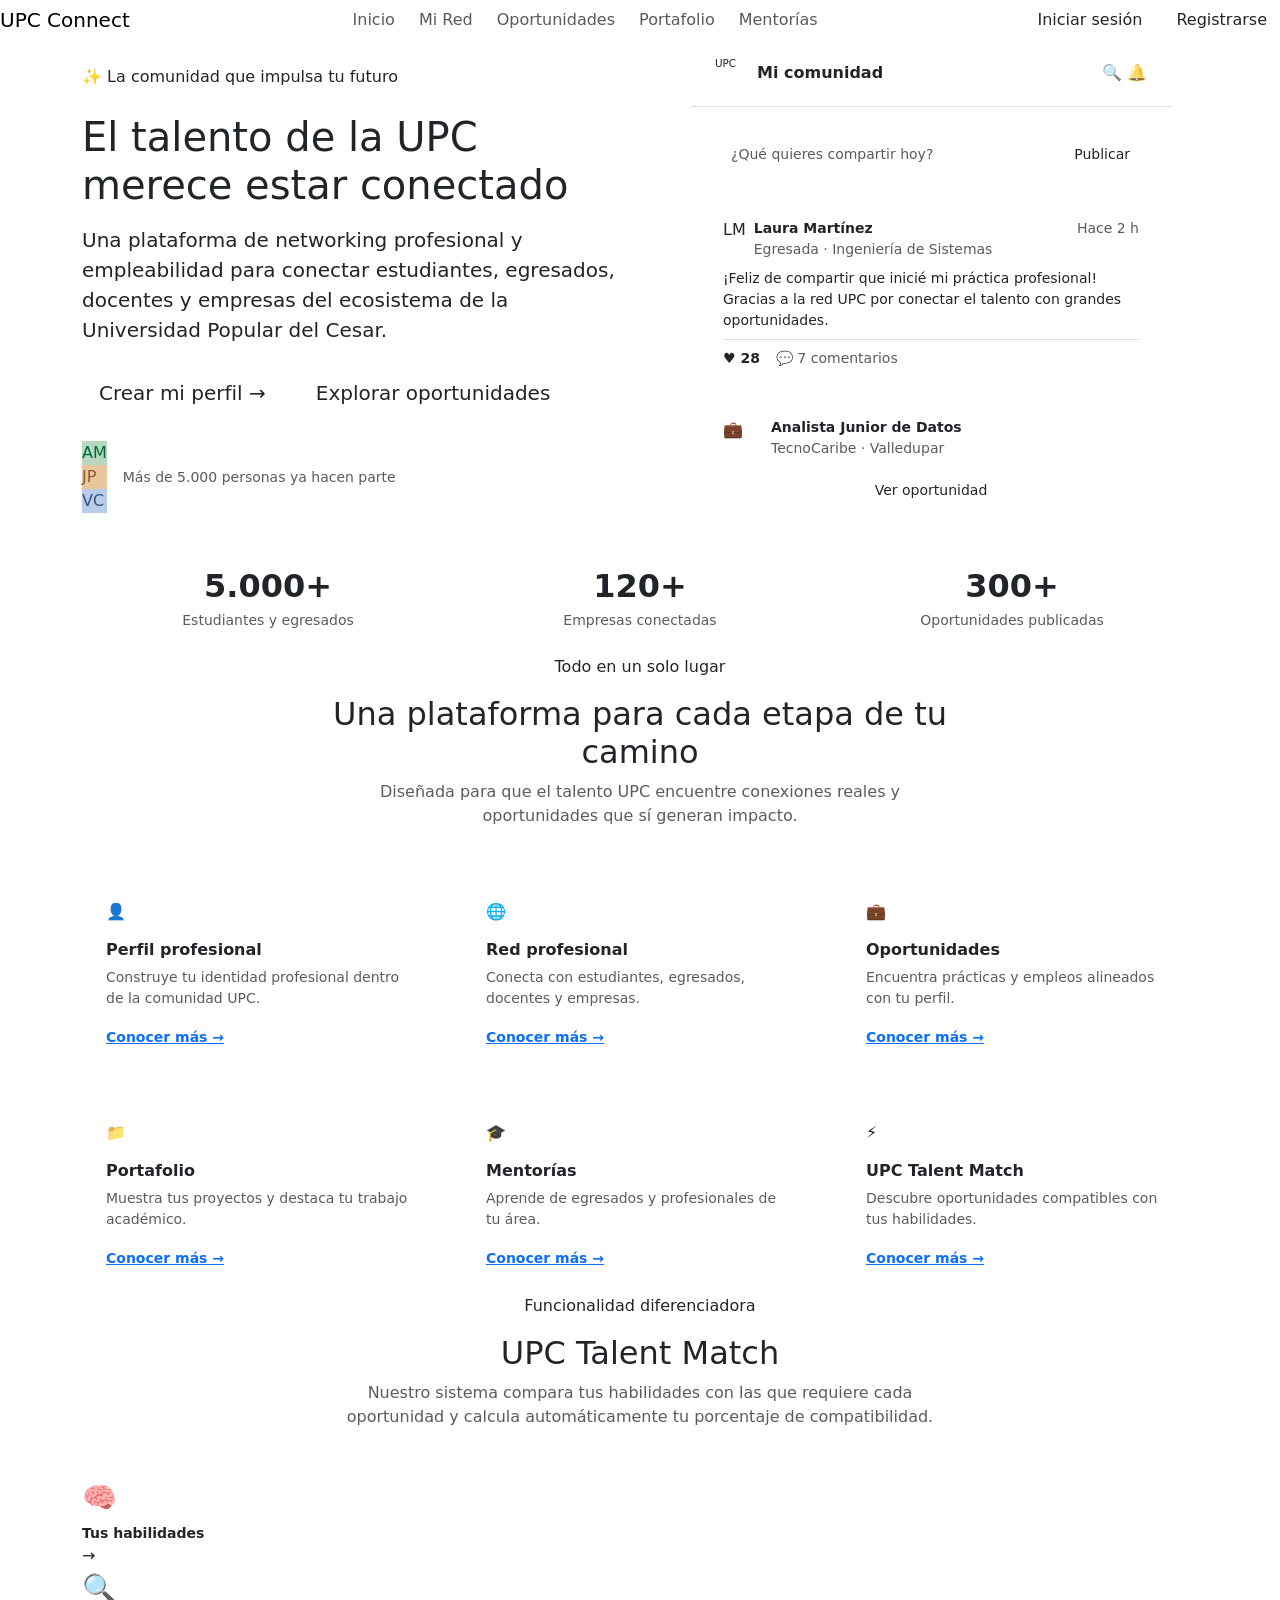
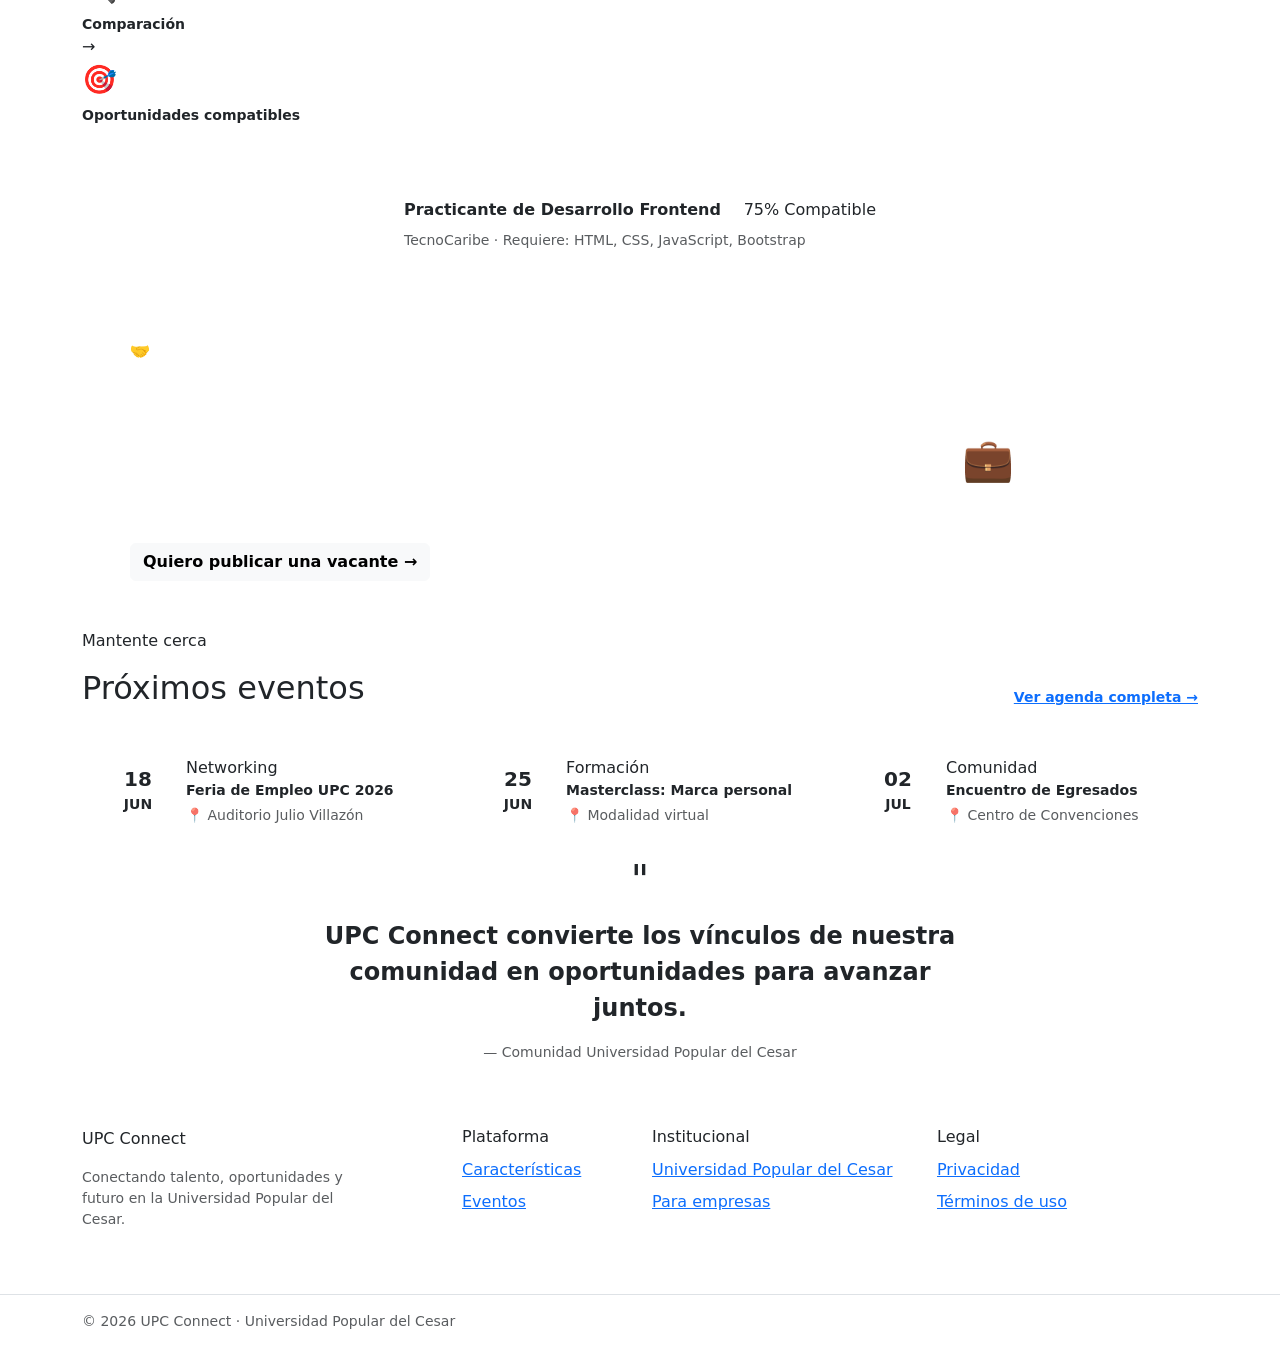
==== frontend/index.html @ 5827f5e0 "feat(a-landing): agrega landing (index.html)" ====
<!doctype html>
<html lang="es">
<head>
  <meta charset="UTF-8" />
  <meta name="viewport" content="width=device-width, initial-scale=1.0" />
  <meta name="description" content="UPC Connect: conectando talento, oportunidades y futuro en la Universidad Popular del Cesar." />
  <title>UPC Connect | Conectando talento, oportunidades y futuro</title>

  <!-- Google Fonts -->
  <link rel="preconnect" href="https://fonts.googleapis.com" />
  <link rel="preconnect" href="https://fonts.gstatic.com" crossorigin />
  <link href="https://fonts.googleapis.com/css2?family=Inter:wght@400;500;600;700;800&family=Plus+Jakarta+Sans:wght@600;700;800&display=swap" rel="stylesheet" />

  <!-- Bootstrap 5 (CDN) -->
  <link href="https://cdn.jsdelivr.net/npm/bootstrap@5.3.3/dist/css/bootstrap.min.css" rel="stylesheet" />

  <!-- Estilos propios -->
  <link href="css/style.css" rel="stylesheet" />
</head>
<body>

  <!-- ============== NAVBAR ============== -->
  <header class="navbar-upc">
    <div class="navbar-inner">
      <nav class="navbar navbar-expand-lg p-0">
        <div class="container-fluid p-0">
          <a class="navbar-brand" href="index.html">
            <span class="logo-badge">UPC</span> Connect
          </a>
          <button class="navbar-toggler border-0" type="button" data-bs-toggle="collapse" data-bs-target="#navbarUpc">
            <span class="navbar-toggler-icon"></span>
          </button>
          <div class="collapse navbar-collapse" id="navbarUpc">
            <ul class="navbar-nav mx-auto gap-lg-2">
              <li class="nav-item"><a class="nav-link" href="index.html">Inicio</a></li>
              <li class="nav-item"><a class="nav-link" href="pages/red.html" data-pagina="red.html">Mi Red</a></li>
              <li class="nav-item"><a class="nav-link" href="pages/oportunidades.html" data-pagina="oportunidades.html">Oportunidades</a></li>
              <li class="nav-item"><a class="nav-link" href="pages/portafolio.html" data-pagina="portafolio.html">Portafolio</a></li>
              <li class="nav-item"><a class="nav-link" href="pages/mentorias.html" data-pagina="mentorias.html">Mentorías</a></li>
            </ul>
            <div class="d-flex gap-2 mt-3 mt-lg-0">
              <a href="pages/login.html" class="btn btn-upc-outline">Iniciar sesión</a>
              <a href="pages/registro.html" class="btn btn-upc-solid">Registrarse</a>
            </div>
          </div>
        </div>
      </nav>
    </div>
  </header>

  <main>
    <!-- ============== HERO ============== -->
    <section class="hero">
      <div class="container">
        <div class="row align-items-center g-5">
          <div class="col-lg-6">
            <span class="hero-badge">✨ La comunidad que impulsa tu futuro</span>
            <h1 class="mt-4">El talento de la UPC merece estar <span class="destacado">conectado</span></h1>
            <p class="lead mt-3">
              Una plataforma de networking profesional y empleabilidad para conectar
              estudiantes, egresados, docentes y empresas del ecosistema de la
              Universidad Popular del Cesar.
            </p>
            <div class="d-flex flex-column flex-sm-row gap-3 mt-4">
              <a href="pages/registro.html" class="btn btn-upc-solid btn-lg">Crear mi perfil →</a>
              <a href="#oportunidades" class="btn btn-upc-outline btn-lg">Explorar oportunidades</a>
            </div>
            <div class="d-flex align-items-center gap-3 mt-4">
              <div class="avatares-mini">
                <div class="avatar-circle" style="background:#b5d8bf;color:#006837">AM</div>
                <div class="avatar-circle" style="background:#e9c69c;color:#8a5c28">JP</div>
                <div class="avatar-circle" style="background:#b9cbe9;color:#34567e">VC</div>
              </div>
              <span class="small text-muted">Más de 5.000 personas ya hacen parte</span>
            </div>
          </div>

          <div class="col-lg-6">
            <div class="feed-preview mx-auto" style="max-width:480px;">
              <div class="d-flex align-items-center justify-content-between border-bottom px-4 py-3">
                <div class="d-flex align-items-center gap-2">
                  <span class="logo-badge" style="width:34px;height:34px;font-size:0.65rem;">UPC</span>
                  <strong>Mi comunidad</strong>
                </div>
                <span class="text-muted">🔍 🔔</span>
              </div>
              <div class="p-3" style="background:var(--background-color)">
                <div class="card-upc p-3 mb-3 d-flex flex-row align-items-center gap-2">
                  <div class="avatar-sm avatar-circle" style="background:linear-gradient(135deg,#d2ebd9,#79b98d)"></div>
                  <span class="small text-muted flex-fill">¿Qué quieres compartir hoy?</span>
                  <button class="btn btn-sm btn-upc-outline">Publicar</button>
                </div>
                <div class="card-upc p-3 mb-3">
                  <div class="d-flex align-items-start gap-2">
                    <div class="avatar-sm avatar-circle">LM</div>
                    <div class="flex-fill">
                      <div class="d-flex justify-content-between">
                        <strong class="small">Laura Martínez</strong>
                        <span class="small text-muted">Hace 2 h</span>
                      </div>
                      <p class="small text-muted mb-0">Egresada · Ingeniería de Sistemas</p>
                    </div>
                  </div>
                  <p class="small mt-2 mb-2">¡Feliz de compartir que inicié mi práctica profesional! Gracias a la red UPC por conectar el talento con grandes oportunidades.</p>
                  <div class="d-flex gap-3 border-top pt-2 small text-upc fw-bold">
                    <span>♥ 28</span><span class="text-muted fw-normal">💬 7 comentarios</span>
                  </div>
                </div>
                <div class="card-upc p-3">
                  <div class="d-flex align-items-center gap-2">
                    <div class="icon-box" style="width:40px;height:40px;font-size:1rem;">💼</div>
                    <div>
                      <p class="small fw-bold mb-0">Analista Junior de Datos</p>
                      <p class="small text-muted mb-0">TecnoCaribe · Valledupar</p>
                    </div>
                  </div>
                  <button class="btn btn-upc-outline w-100 mt-3 btn-sm">Ver oportunidad</button>
                </div>
              </div>
            </div>
          </div>
        </div>
      </div>
    </section>

    <!-- ============== MÉTRICAS ============== -->
    <section class="pt-0">
      <div class="container">
        <div class="card-upc row g-0 text-center overflow-hidden">
          <div class="col-md-4 py-4 border-end-md">
            <p class="font-titulo fw-bold text-upc fs-2 mb-0">5.000+</p>
            <p class="text-muted small mb-0">Estudiantes y egresados</p>
          </div>
          <div class="col-md-4 py-4 border-end-md">
            <p class="font-titulo fw-bold text-upc fs-2 mb-0">120+</p>
            <p class="text-muted small mb-0">Empresas conectadas</p>
          </div>
          <div class="col-md-4 py-4">
            <p class="font-titulo fw-bold text-upc fs-2 mb-0">300+</p>
            <p class="text-muted small mb-0">Oportunidades publicadas</p>
          </div>
        </div>
      </div>
    </section>

    <!-- ============== CARACTERÍSTICAS ============== -->
    <section id="caracteristicas" class="seccion-blanca">
      <div class="container">
        <div class="text-center mx-auto mb-5" style="max-width:640px;">
          <p class="eyebrow">Todo en un solo lugar</p>
          <h2 class="mt-2">Una plataforma para cada etapa de tu camino</h2>
          <p class="text-muted mt-2">Diseñada para que el talento UPC encuentre conexiones reales y oportunidades que sí generan impacto.</p>
        </div>
        <div class="row g-4">
          <div class="col-md-6 col-lg-4">
            <div class="card-upc p-4 h-100">
              <div class="icon-box mb-3">👤</div>
              <h3 class="h6 fw-bold">Perfil profesional</h3>
              <p class="small text-muted">Construye tu identidad profesional dentro de la comunidad UPC.</p>
              <a href="pages/perfil.html" class="text-upc fw-bold small">Conocer más →</a>
            </div>
          </div>
          <div class="col-md-6 col-lg-4">
            <div class="card-upc p-4 h-100">
              <div class="icon-box mb-3">🌐</div>
              <h3 class="h6 fw-bold">Red profesional</h3>
              <p class="small text-muted">Conecta con estudiantes, egresados, docentes y empresas.</p>
              <a href="pages/red.html" class="text-upc fw-bold small">Conocer más →</a>
            </div>
          </div>
          <div class="col-md-6 col-lg-4">
            <div class="card-upc p-4 h-100">
              <div class="icon-box mb-3">💼</div>
              <h3 class="h6 fw-bold">Oportunidades</h3>
              <p class="small text-muted">Encuentra prácticas y empleos alineados con tu perfil.</p>
              <a href="pages/oportunidades.html" class="text-upc fw-bold small">Conocer más →</a>
            </div>
          </div>
          <div class="col-md-6 col-lg-4">
            <div class="card-upc p-4 h-100">
              <div class="icon-box mb-3">📁</div>
              <h3 class="h6 fw-bold">Portafolio</h3>
              <p class="small text-muted">Muestra tus proyectos y destaca tu trabajo académico.</p>
              <a href="pages/portafolio.html" class="text-upc fw-bold small">Conocer más →</a>
            </div>
          </div>
          <div class="col-md-6 col-lg-4">
            <div class="card-upc p-4 h-100">
              <div class="icon-box mb-3">🎓</div>
              <h3 class="h6 fw-bold">Mentorías</h3>
              <p class="small text-muted">Aprende de egresados y profesionales de tu área.</p>
              <a href="pages/mentorias.html" class="text-upc fw-bold small">Conocer más →</a>
            </div>
          </div>
          <div class="col-md-6 col-lg-4">
            <div class="card-upc p-4 h-100">
              <div class="icon-box mb-3">⚡</div>
              <h3 class="h6 fw-bold">UPC Talent Match</h3>
              <p class="small text-muted">Descubre oportunidades compatibles con tus habilidades.</p>
              <a href="#talent-match" class="text-upc fw-bold small">Conocer más →</a>
            </div>
          </div>
        </div>
      </div>
    </section>

    <!-- ============== UPC TALENT MATCH ============== -->
    <section id="talent-match">
      <div class="container">
        <div class="text-center mx-auto mb-5" style="max-width:640px;">
          <p class="eyebrow">Funcionalidad diferenciadora</p>
          <h2 class="mt-2">UPC Talent Match</h2>
          <p class="text-muted mt-2">
            Nuestro sistema compara tus habilidades con las que requiere cada
            oportunidad y calcula automáticamente tu porcentaje de compatibilidad.
          </p>
        </div>
        <div class="talent-match-flow mb-5">
          <div class="paso">
            <div class="fs-3 mb-1">🧠</div>
            <p class="fw-bold small mb-0">Tus habilidades</p>
          </div>
          <span class="flecha">→</span>
          <div class="paso">
            <div class="fs-3 mb-1">🔍</div>
            <p class="fw-bold small mb-0">Comparación</p>
          </div>
          <span class="flecha">→</span>
          <div class="paso">
            <div class="fs-3 mb-1">🎯</div>
            <p class="fw-bold small mb-0">Oportunidades compatibles</p>
          </div>
        </div>
        <div class="card-upc p-4 mx-auto" style="max-width:520px;">
          <div class="d-flex justify-content-between align-items-center mb-2">
            <p class="fw-bold mb-0">Practicante de Desarrollo Frontend</p>
            <span class="match-badge match-alto">75% Compatible</span>
          </div>
          <p class="small text-muted mb-3">TecnoCaribe · Requiere: HTML, CSS, JavaScript, Bootstrap</p>
          <div class="progress-upc">
            <div class="progress-upc-bar match-alto" style="width:75%"></div>
          </div>
        </div>
      </div>
    </section>

    <!-- ============== EMPRESAS ============== -->
    <section id="empresas">
      <div class="container">
        <div class="row align-items-center g-4 bg-upc rounded-4 text-white p-5">
          <div class="col-lg-8">
            <div class="icon-box mb-3" style="background:rgba(255,255,255,.15);color:#fff;">🤝</div>
            <h2 class="fw-bold">Encuentra el talento que hace crecer tu empresa</h2>
            <p class="mt-3" style="color:rgba(255,255,255,.8)">
              Publica tus vacantes, conecta con perfiles UPC y fortalece tu marca
              empleadora dentro de la comunidad universitaria.
            </p>
            <a href="pages/registro.html" class="btn btn-light fw-bold mt-2">Quiero publicar una vacante →</a>
          </div>
          <div class="col-lg-4 text-center d-none d-lg-block">
            <div style="width:160px;height:160px;border:1px solid rgba(255,255,255,.2);border-radius:50%;display:grid;place-items:center;margin:auto;background:rgba(255,255,255,.08)">
              <span style="font-size:2.6rem;">💼</span>
            </div>
          </div>
        </div>
      </div>
    </section>

    <!-- ============== EVENTOS ============== -->
    <section id="eventos" class="seccion-blanca">
      <div class="container">
        <div class="d-flex flex-column flex-sm-row justify-content-between align-items-sm-end mb-4 gap-2">
          <div>
            <p class="eyebrow">Mantente cerca</p>
            <h2 class="mt-2 mb-0">Próximos eventos</h2>
          </div>
          <a href="#eventos" class="text-upc fw-bold small">Ver agenda completa →</a>
        </div>
        <div class="row g-4">
          <div class="col-md-4">
            <div class="card-upc p-4 d-flex flex-row gap-3">
              <div class="text-center bg-upc-suave text-upc rounded-3 px-3 py-2" style="min-width:64px;">
                <div class="fw-bold fs-5">18</div><div class="small fw-bold">JUN</div>
              </div>
              <div>
                <span class="badge-upc mb-2">Networking</span>
                <p class="fw-bold small mb-1">Feria de Empleo UPC 2026</p>
                <p class="small text-muted mb-0">📍 Auditorio Julio Villazón</p>
              </div>
            </div>
          </div>
          <div class="col-md-4">
            <div class="card-upc p-4 d-flex flex-row gap-3">
              <div class="text-center bg-upc-suave text-upc rounded-3 px-3 py-2" style="min-width:64px;">
                <div class="fw-bold fs-5">25</div><div class="small fw-bold">JUN</div>
              </div>
              <div>
                <span class="badge-upc mb-2">Formación</span>
                <p class="fw-bold small mb-1">Masterclass: Marca personal</p>
                <p class="small text-muted mb-0">📍 Modalidad virtual</p>
              </div>
            </div>
          </div>
          <div class="col-md-4">
            <div class="card-upc p-4 d-flex flex-row gap-3">
              <div class="text-center bg-upc-suave text-upc rounded-3 px-3 py-2" style="min-width:64px;">
                <div class="fw-bold fs-5">02</div><div class="small fw-bold">JUL</div>
              </div>
              <div>
                <span class="badge-upc mb-2">Comunidad</span>
                <p class="fw-bold small mb-1">Encuentro de Egresados</p>
                <p class="small text-muted mb-0">📍 Centro de Convenciones</p>
              </div>
            </div>
          </div>
        </div>
      </div>
    </section>

    <!-- ============== CITA ============== -->
    <section>
      <div class="container text-center" style="max-width:680px;">
        <div class="fs-1 text-upc mb-2">"</div>
        <blockquote class="font-titulo fw-bold fs-4">
          UPC Connect convierte los vínculos de nuestra comunidad en oportunidades para avanzar juntos.
        </blockquote>
        <p class="text-muted small mt-3">— Comunidad Universidad Popular del Cesar</p>
      </div>
    </section>
  </main>

  <!-- ============== FOOTER ============== -->
  <footer class="footer-upc">
    <div class="container py-5">
      <div class="row g-4">
        <div class="col-lg-4">
          <a class="navbar-brand" href="index.html"><span class="logo-badge">UPC</span> Connect</a>
          <p class="text-muted small mt-3" style="max-width:280px;">
            Conectando talento, oportunidades y futuro en la Universidad Popular del Cesar.
          </p>
        </div>
        <div class="col-6 col-lg-2">
          <h6>Plataforma</h6>
          <a class="d-block py-1" href="#caracteristicas">Características</a>
          <a class="d-block py-1" href="#eventos">Eventos</a>
        </div>
        <div class="col-6 col-lg-3">
          <h6>Institucional</h6>
          <a class="d-block py-1" href="https://www.unicesar.edu.co" target="_blank" rel="noreferrer">Universidad Popular del Cesar</a>
          <a class="d-block py-1" href="#empresas">Para empresas</a>
        </div>
        <div class="col-6 col-lg-3">
          <h6>Legal</h6>
          <a class="d-block py-1" href="#">Privacidad</a>
          <a class="d-block py-1" href="#">Términos de uso</a>
        </div>
      </div>
    </div>
    <div class="border-top py-3">
      <div class="container small text-muted">© 2026 UPC Connect · Universidad Popular del Cesar</div>
    </div>
  </footer>

  <!-- Bootstrap JS (bundle incluye Popper) -->
  <script src="https://cdn.jsdelivr.net/npm/bootstrap@5.3.3/dist/js/bootstrap.bundle.min.js"></script>
  <script src="js/data.js"></script>
  <script src="js/main.js"></script>
</body>
</html>
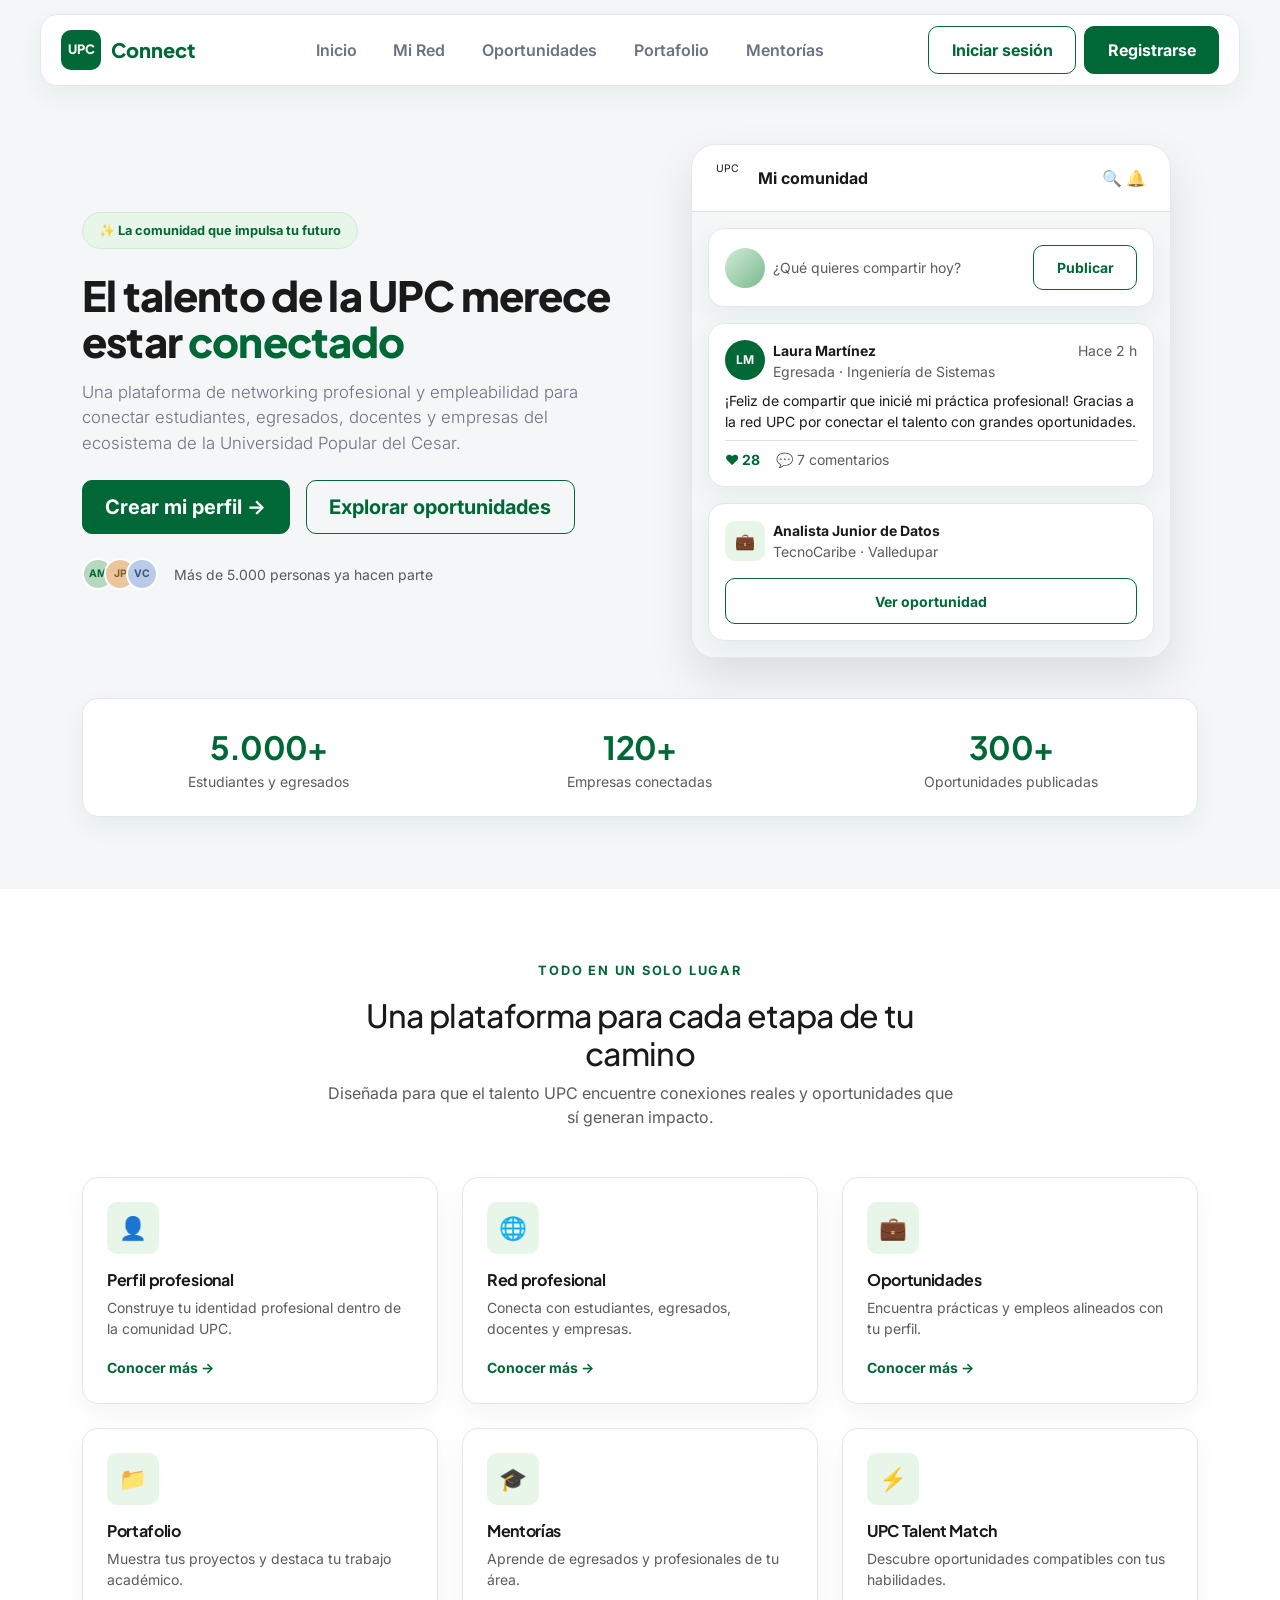
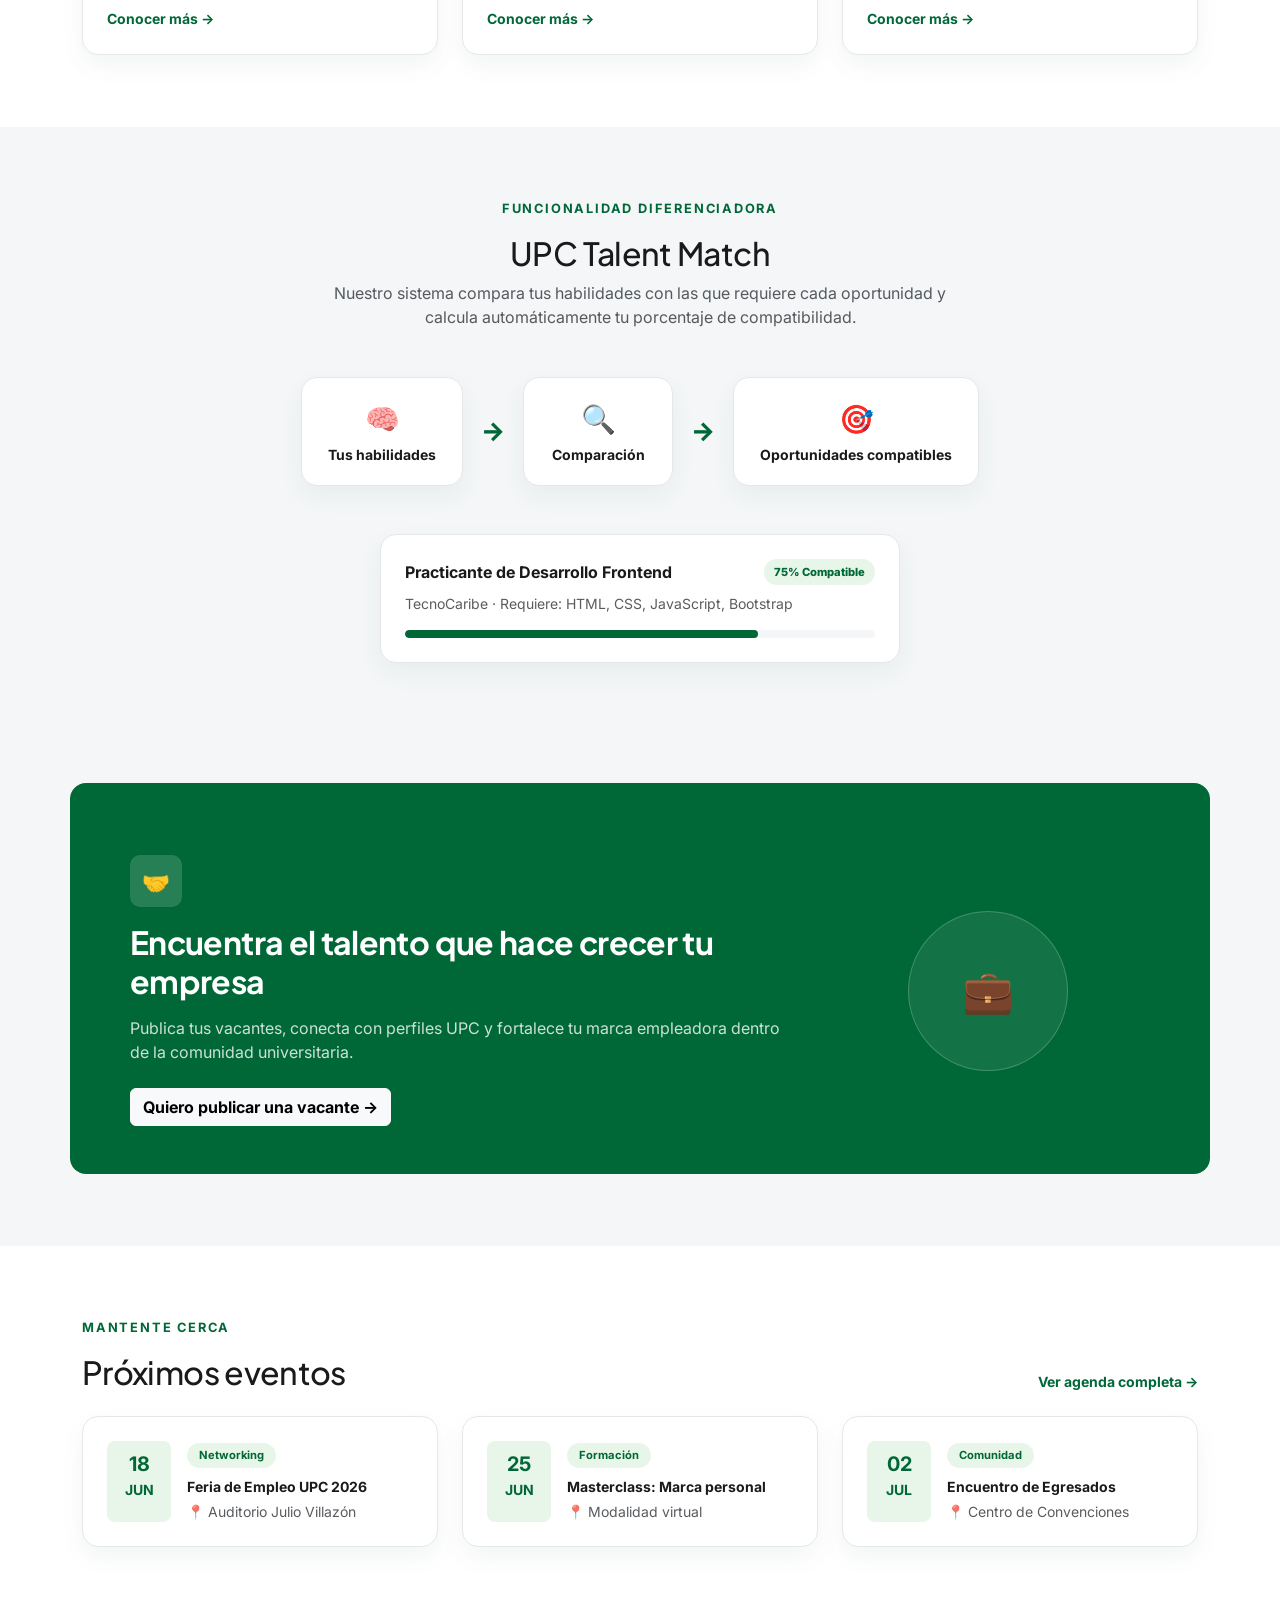
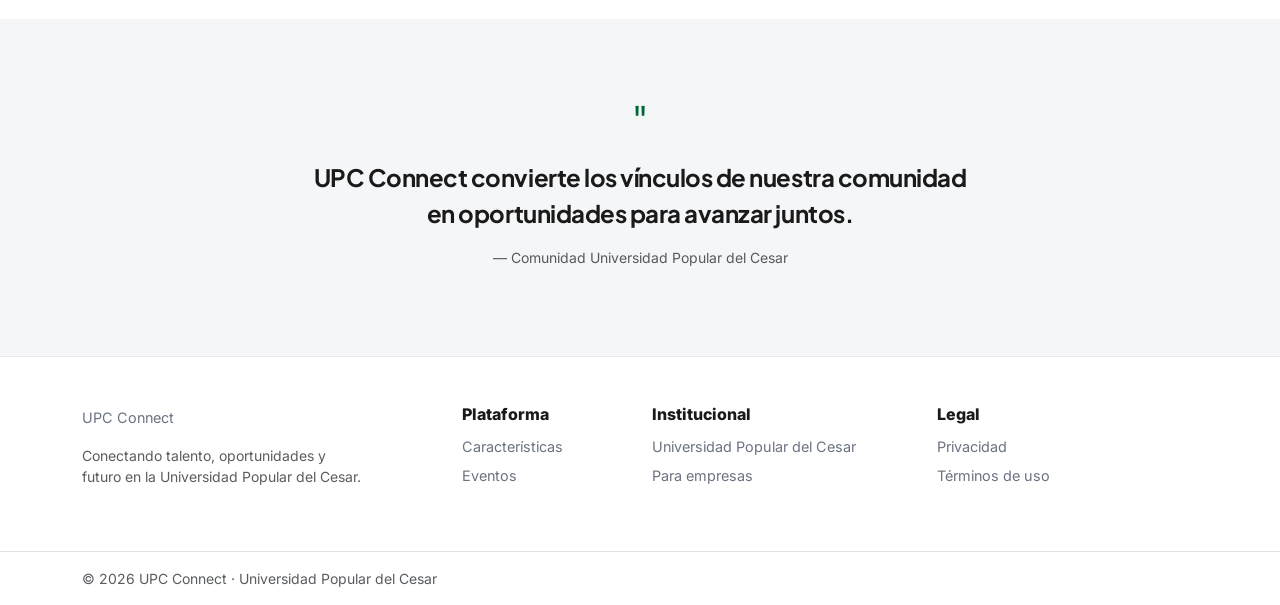
==== commit b55772e7: "fix(a-landing): agrega integrity y crossorigin a recursos CDN" ====
--- a/frontend/index.html
+++ b/frontend/index.html
@@ -12,8 +12,7 @@
   <link href="https://fonts.googleapis.com/css2?family=Inter:wght@400;500;600;700;800&family=Plus+Jakarta+Sans:wght@600;700;800&display=swap" rel="stylesheet" />
 
   <!-- Bootstrap 5 (CDN) -->
-  <link href="https://cdn.jsdelivr.net/npm/bootstrap@5.3.3/dist/css/bootstrap.min.css" rel="stylesheet" />
-
+  <link href="https://cdn.jsdelivr.net/npm/bootstrap@5.3.3/dist/css/bootstrap.min.css" rel="stylesheet" integrity="sha384-QWTKZyjpPEjISv5WaRU9OFeRpok6YctnYmDr5pNlyT2bRjXh0JMhjY6hW+ALEwIH" crossorigin="anonymous" />
   <!-- Estilos propios -->
   <link href="css/style.css" rel="stylesheet" />
 </head>
@@ -362,7 +361,7 @@
   </footer>
 
   <!-- Bootstrap JS (bundle incluye Popper) -->
-  <script src="https://cdn.jsdelivr.net/npm/bootstrap@5.3.3/dist/js/bootstrap.bundle.min.js"></script>
+  <script src="https://cdn.jsdelivr.net/npm/bootstrap@5.3.3/dist/js/bootstrap.bundle.min.js" integrity="sha384-YvpcrYf0tY3lHB60NNkmXc5s9fDVZLESaAA55NDzOxhy9GkcIdslK1eN7N6jIeHz" crossorigin="anonymous"></script>
   <script src="js/data.js"></script>
   <script src="js/main.js"></script>
 </body>
--- a/frontend/css/style.css
+++ b/frontend/css/style.css
@@ -0,0 +1,530 @@
+/* ==================================================
+   VARIABLES
+   Colores tomados del diseño original entregado en el
+   ZIP (verde institucional), organizados como variables
+   CSS para mantener consistencia en todo el sitio.
+   ================================================== */
+:root {
+  --primary-color: #006837;
+  --primary-dark: #004d28;
+  --secondary-color: #e8f5e9;
+  --accent-color: #d2ebd9;
+  --background-color: #f4f6f8;
+  --text-color: #1a1a1a;
+  --text-muted: #6b7280;
+  --white: #ffffff;
+  --border-color: #e5e7eb;
+  --radius-lg: 24px;
+  --radius-md: 16px;
+  --radius-sm: 10px;
+  --shadow-card: 0 10px 25px rgba(0, 104, 55, 0.06);
+  --font-titulos: "Plus Jakarta Sans", sans-serif;
+  --font-texto: "Inter", sans-serif;
+}
+
+/* ==================================================
+   ESTILOS GENERALES
+   ================================================== */
+* {
+  box-sizing: border-box;
+}
+
+html {
+  scroll-behavior: smooth;
+}
+
+body {
+  font-family: var(--font-texto);
+  background-color: var(--background-color);
+  color: var(--text-color);
+  padding-top: 84px; /* espacio para navbar fija */
+}
+
+h1,
+h2,
+h3,
+h4,
+.font-titulo {
+  font-family: var(--font-titulos);
+  letter-spacing: -0.02em;
+}
+
+a {
+  text-decoration: none;
+}
+
+.text-upc {
+  color: var(--primary-color) !important;
+}
+
+.bg-upc {
+  background-color: var(--primary-color) !important;
+}
+
+.bg-upc-suave {
+  background-color: var(--secondary-color) !important;
+}
+
+section {
+  padding: 72px 0;
+}
+
+.seccion-blanca {
+  background-color: var(--white);
+}
+
+.eyebrow {
+  font-size: 0.8rem;
+  font-weight: 700;
+  text-transform: uppercase;
+  letter-spacing: 0.14em;
+  color: var(--primary-color);
+}
+
+/* ==================================================
+   BOTONES
+   ================================================== */
+.btn-upc-solid {
+  background-color: var(--primary-color);
+  color: var(--white);
+  border: 1px solid var(--primary-color);
+  border-radius: var(--radius-sm);
+  font-weight: 700;
+  padding: 0.7rem 1.4rem;
+  transition: 0.2s ease;
+}
+.btn-upc-solid:hover {
+  background-color: var(--primary-dark);
+  border-color: var(--primary-dark);
+  color: var(--white);
+}
+.btn-upc-solid:disabled {
+  opacity: 0.7;
+}
+
+.btn-upc-outline {
+  background-color: transparent;
+  color: var(--primary-color);
+  border: 1px solid var(--primary-color);
+  border-radius: var(--radius-sm);
+  font-weight: 700;
+  padding: 0.7rem 1.4rem;
+  transition: 0.2s ease;
+}
+.btn-upc-outline:hover {
+  background-color: var(--secondary-color);
+  color: var(--primary-color);
+}
+.btn-upc-outline:disabled {
+  opacity: 0.7;
+}
+
+/* ==================================================
+   NAVBAR
+   ================================================== */
+.navbar-upc {
+  position: fixed;
+  top: 0;
+  left: 0;
+  right: 0;
+  z-index: 1030;
+  padding: 14px 0;
+}
+
+.navbar-upc .navbar-inner {
+  max-width: 1200px;
+  margin: 0 auto;
+  background: rgba(255, 255, 255, 0.92);
+  backdrop-filter: blur(14px);
+  border: 1px solid var(--border-color);
+  border-radius: 18px;
+  padding: 10px 20px;
+  box-shadow: var(--shadow-card);
+}
+
+.navbar-upc .navbar-brand {
+  display: flex;
+  align-items: center;
+  gap: 10px;
+  font-family: var(--font-titulos);
+  font-weight: 800;
+  color: var(--primary-color);
+}
+
+.navbar-upc .logo-badge {
+  width: 40px;
+  height: 40px;
+  display: grid;
+  place-items: center;
+  background: var(--primary-color);
+  color: var(--white);
+  font-weight: 800;
+  font-size: 0.8rem;
+  border-radius: 10px;
+}
+
+.navbar-upc .nav-link {
+  font-weight: 600;
+  color: var(--text-muted);
+  padding: 0.5rem 0.9rem !important;
+}
+
+.navbar-upc .nav-link:hover,
+.navbar-upc .nav-link.active {
+  color: var(--primary-color);
+}
+
+/* ==================================================
+   HERO
+   ================================================== */
+.hero {
+  position: relative;
+  overflow: hidden;
+  padding: 60px 0 40px;
+}
+
+.hero-badge {
+  display: inline-flex;
+  align-items: center;
+  gap: 8px;
+  background: var(--secondary-color);
+  border: 1px solid var(--accent-color);
+  color: var(--primary-color);
+  font-size: 0.8rem;
+  font-weight: 700;
+  padding: 8px 16px;
+  border-radius: 999px;
+}
+
+.hero h1 {
+  font-size: 2.6rem;
+  font-weight: 800;
+  line-height: 1.1;
+}
+
+.hero .destacado {
+  color: var(--primary-color);
+}
+
+.hero p.lead {
+  color: var(--text-muted);
+  font-size: 1.05rem;
+}
+
+.avatares-mini {
+  display: flex;
+}
+.avatares-mini .avatar-circle {
+  width: 32px;
+  height: 32px;
+  font-size: 0.65rem;
+  border: 2px solid var(--white);
+  margin-left: -10px;
+}
+.avatares-mini .avatar-circle:first-child {
+  margin-left: 0;
+}
+
+/* Tarjeta flotante del hero (simula vista previa del feed) */
+.feed-preview {
+  border-radius: var(--radius-lg);
+  border: 1px solid var(--border-color);
+  background: var(--white);
+  box-shadow: 0 20px 45px rgba(0, 0, 0, 0.1);
+  overflow: hidden;
+  animation: flotar 5s ease-in-out infinite;
+}
+
+@keyframes flotar {
+  0%,
+  100% {
+    transform: translateY(0);
+  }
+  50% {
+    transform: translateY(-10px);
+  }
+}
+
+@media (prefers-reduced-motion: reduce) {
+  .feed-preview {
+    animation: none;
+  }
+}
+
+/* ==================================================
+   TARJETAS (genéricas, usadas en varias páginas)
+   ================================================== */
+.card-upc {
+  background: var(--white);
+  border: 1px solid var(--border-color);
+  border-radius: var(--radius-md);
+  box-shadow: var(--shadow-card);
+  transition: 0.2s ease;
+}
+
+.card-upc:hover {
+  transform: translateY(-4px);
+  box-shadow: 0 16px 32px rgba(0, 104, 55, 0.1);
+}
+
+.icon-box {
+  width: 52px;
+  height: 52px;
+  display: grid;
+  place-items: center;
+  background: var(--secondary-color);
+  color: var(--primary-color);
+  border-radius: var(--radius-sm);
+  font-size: 1.4rem;
+}
+
+.avatar-circle {
+  width: 56px;
+  height: 56px;
+  border-radius: 50%;
+  background: var(--primary-color);
+  color: var(--white);
+  display: grid;
+  place-items: center;
+  font-weight: 700;
+  font-size: 0.9rem;
+}
+
+.avatar-sm {
+  width: 40px;
+  height: 40px;
+  font-size: 0.75rem;
+}
+
+.avatar-lg {
+  width: 96px;
+  height: 96px;
+  font-size: 1.6rem;
+}
+
+.skill-tag {
+  background: var(--background-color);
+  border: 1px solid var(--border-color);
+  color: var(--text-muted);
+  font-size: 0.72rem;
+  font-weight: 600;
+  padding: 5px 11px;
+  border-radius: 999px;
+}
+
+.badge-upc {
+  display: inline-block;
+  background: var(--secondary-color);
+  color: var(--primary-color);
+  font-size: 0.7rem;
+  font-weight: 700;
+  padding: 4px 12px;
+  border-radius: 999px;
+}
+
+.project-cover {
+  height: 130px;
+  width: 100%;
+}
+
+/* ==================================================
+   UPC TALENT MATCH
+   ================================================== */
+.match-badge {
+  font-size: 0.7rem;
+  font-weight: 800;
+  padding: 5px 10px;
+  border-radius: 999px;
+  white-space: nowrap;
+}
+
+.match-alto {
+  background: var(--secondary-color);
+  color: var(--primary-color);
+}
+.match-medio {
+  background: #fff4d6;
+  color: #8a6900;
+}
+.match-bajo {
+  background: #f1f2f4;
+  color: var(--text-muted);
+}
+
+.progress-upc {
+  width: 100%;
+  height: 8px;
+  border-radius: 999px;
+  background: var(--background-color);
+  overflow: hidden;
+}
+.progress-upc-bar {
+  height: 100%;
+  border-radius: 999px;
+  transition: width 0.4s ease;
+}
+.progress-upc-bar.match-alto {
+  background: var(--primary-color);
+}
+.progress-upc-bar.match-medio {
+  background: #e6b800;
+}
+.progress-upc-bar.match-bajo {
+  background: #b0b6bf;
+}
+
+.talent-match-flow {
+  display: flex;
+  align-items: center;
+  justify-content: center;
+  gap: 18px;
+  flex-wrap: wrap;
+}
+.talent-match-flow .paso {
+  background: var(--white);
+  border: 1px solid var(--border-color);
+  border-radius: var(--radius-md);
+  padding: 20px 26px;
+  text-align: center;
+  min-width: 150px;
+  box-shadow: var(--shadow-card);
+}
+.talent-match-flow .flecha {
+  font-size: 1.6rem;
+  color: var(--primary-color);
+  font-weight: 800;
+}
+
+/* ==================================================
+   FEED
+   ================================================== */
+.btn-like {
+  background: none;
+  border: none;
+  font-weight: 700;
+  color: var(--text-muted);
+  font-size: 0.85rem;
+}
+.btn-like.activo {
+  color: var(--primary-color);
+}
+.btn-comentar {
+  background: none;
+  border: none;
+  color: var(--text-muted);
+  font-size: 0.85rem;
+  font-weight: 600;
+}
+
+/* ==================================================
+   FORMULARIOS (login / registro)
+   ================================================== */
+.form-upc {
+  background: var(--white);
+  border: 1px solid var(--border-color);
+  border-radius: var(--radius-lg);
+  padding: 40px;
+  box-shadow: var(--shadow-card);
+}
+
+.form-upc .form-control,
+.form-upc .form-select {
+  border-radius: var(--radius-sm);
+  padding: 0.65rem 0.9rem;
+  border: 1px solid var(--border-color);
+}
+.form-upc .form-control:focus,
+.form-upc .form-select:focus {
+  border-color: var(--primary-color);
+  box-shadow: 0 0 0 3px rgba(0, 104, 55, 0.12);
+}
+
+/* ==================================================
+   DASHBOARD
+   ================================================== */
+.grafico-barras {
+  display: flex;
+  align-items: flex-end;
+  justify-content: space-around;
+  gap: 20px;
+  height: 220px;
+  padding-top: 20px;
+}
+.barra-grupo {
+  display: flex;
+  flex-direction: column;
+  align-items: center;
+  justify-content: flex-end;
+  height: 100%;
+  flex: 1;
+}
+.barra {
+  width: 100%;
+  max-width: 64px;
+  background: linear-gradient(180deg, var(--primary-color), var(--primary-dark));
+  border-radius: 10px 10px 0 0;
+  display: flex;
+  align-items: flex-start;
+  justify-content: center;
+  min-height: 24px;
+  transition: height 0.5s ease;
+}
+.barra-valor {
+  color: var(--white);
+  font-size: 0.65rem;
+  font-weight: 700;
+  margin-top: 6px;
+}
+.barra-etiqueta {
+  margin-top: 10px;
+  font-size: 0.75rem;
+  color: var(--text-muted);
+  text-align: center;
+  font-weight: 600;
+}
+
+/* ==================================================
+   FOOTER
+   ================================================== */
+.footer-upc {
+  background: var(--white);
+  border-top: 1px solid var(--border-color);
+}
+.footer-upc a {
+  color: var(--text-muted);
+  font-size: 0.9rem;
+}
+.footer-upc a:hover {
+  color: var(--primary-color);
+}
+.footer-upc h6 {
+  font-weight: 800;
+  color: var(--text-color);
+}
+
+/* ==================================================
+   RESPONSIVE
+   ================================================== */
+@media (max-width: 991px) {
+  .hero h1 {
+    font-size: 2.1rem;
+  }
+  section {
+    padding: 52px 0;
+  }
+}
+
+@media (max-width: 767px) {
+  body {
+    padding-top: 76px;
+  }
+  .form-upc {
+    padding: 26px;
+  }
+  .talent-match-flow {
+    flex-direction: column;
+  }
+  .talent-match-flow .flecha {
+    transform: rotate(90deg);
+  }
+}
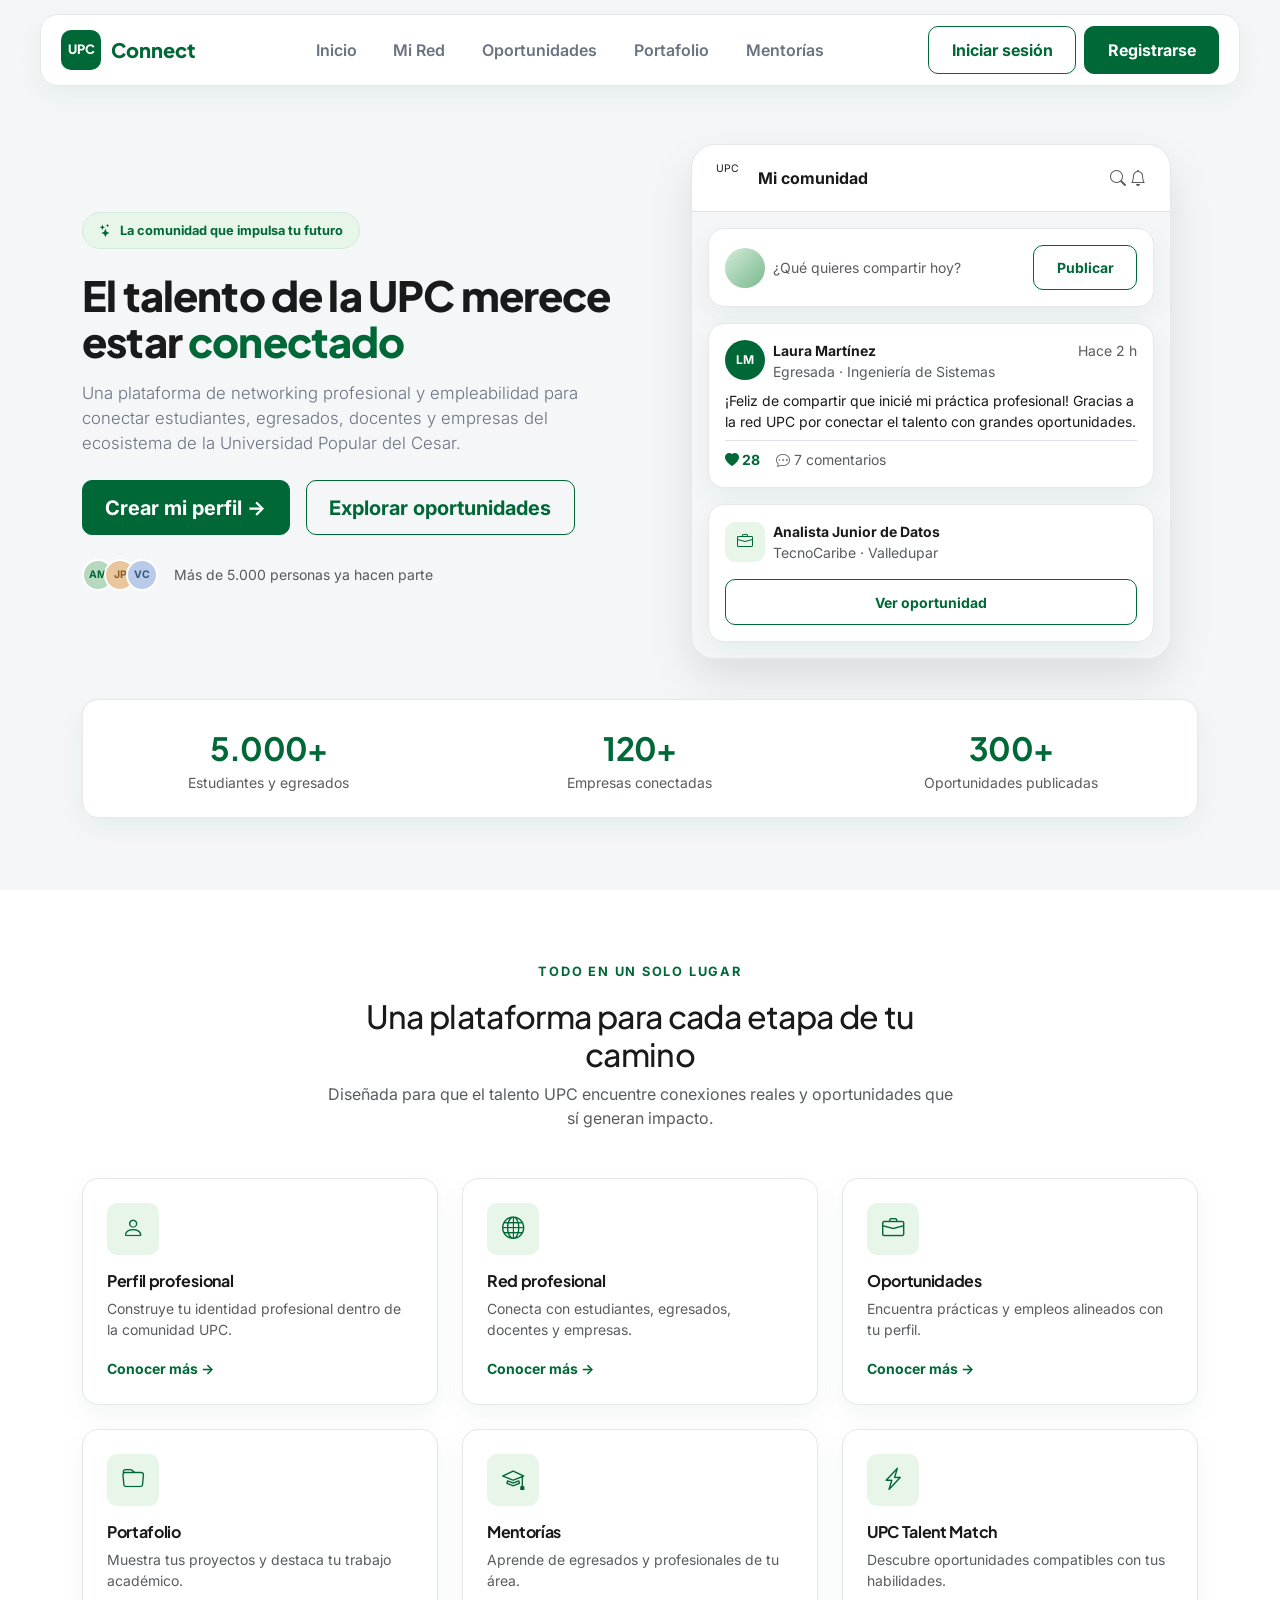
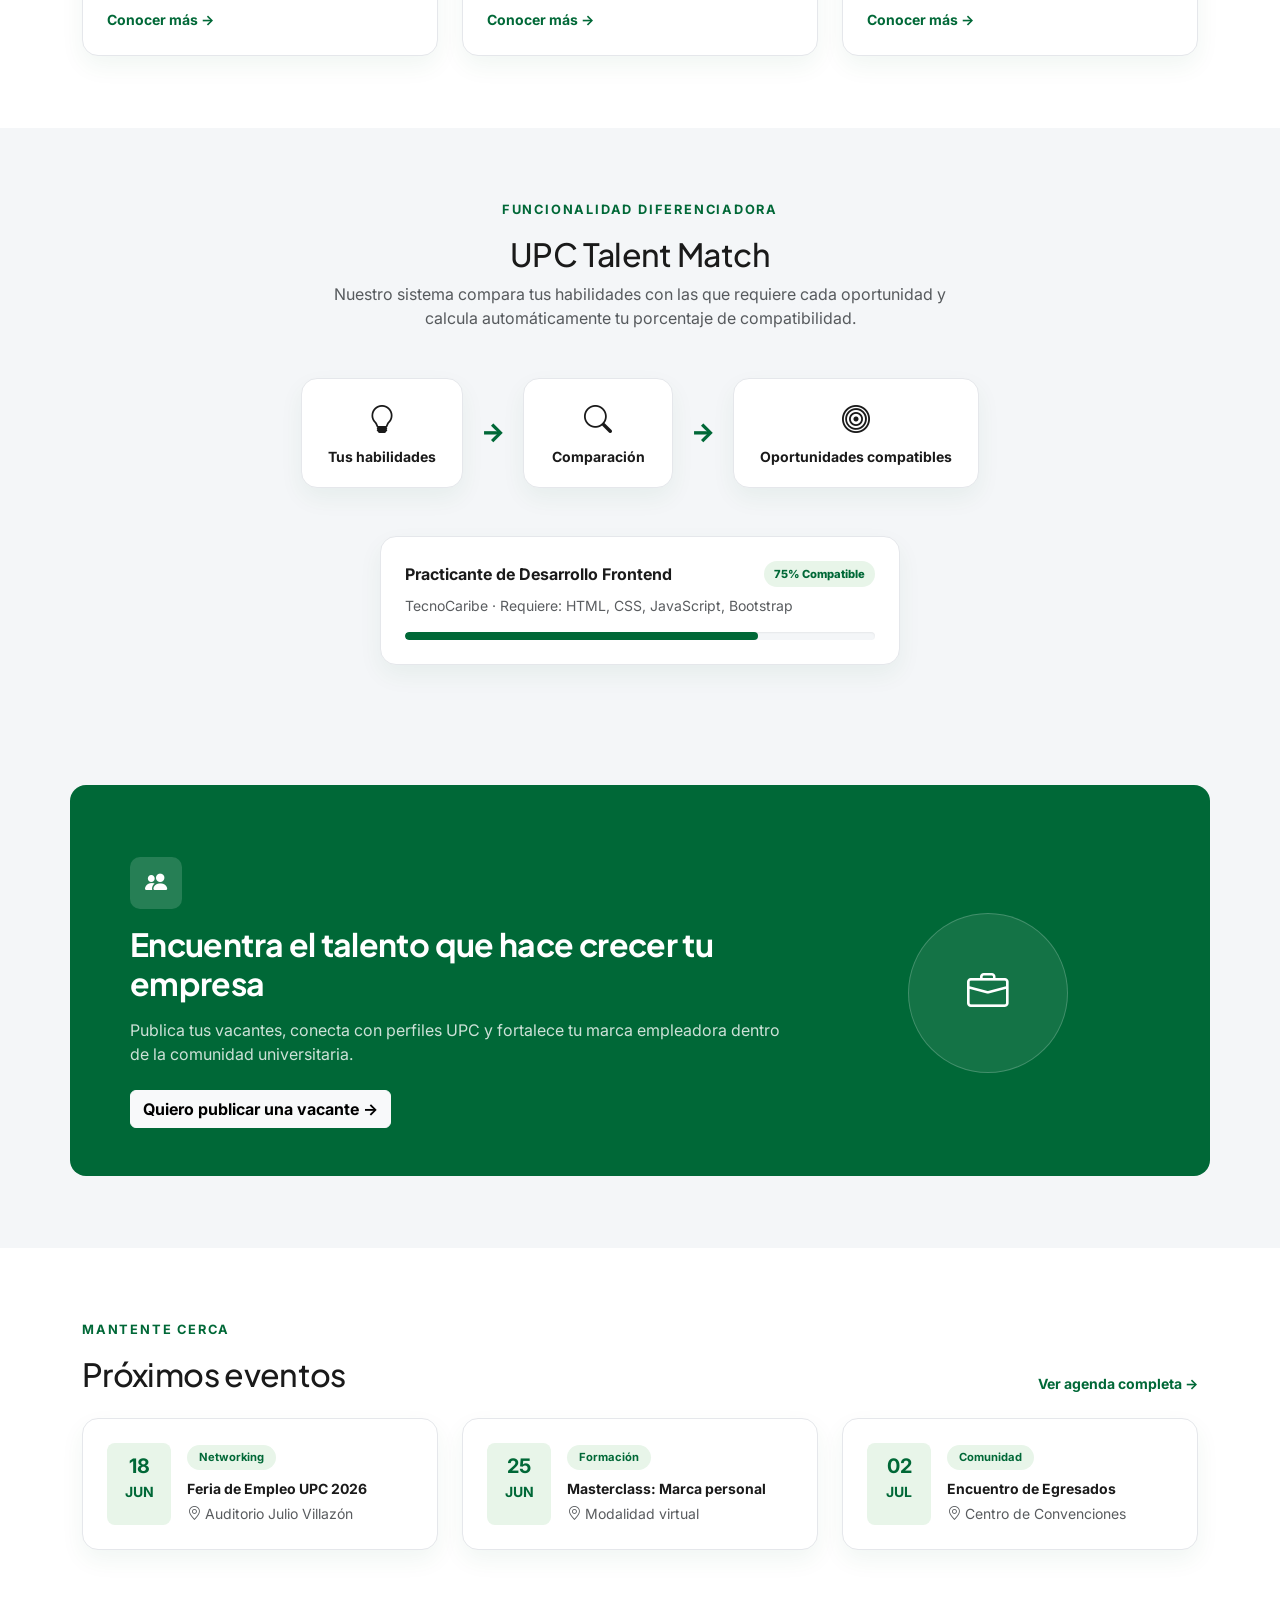
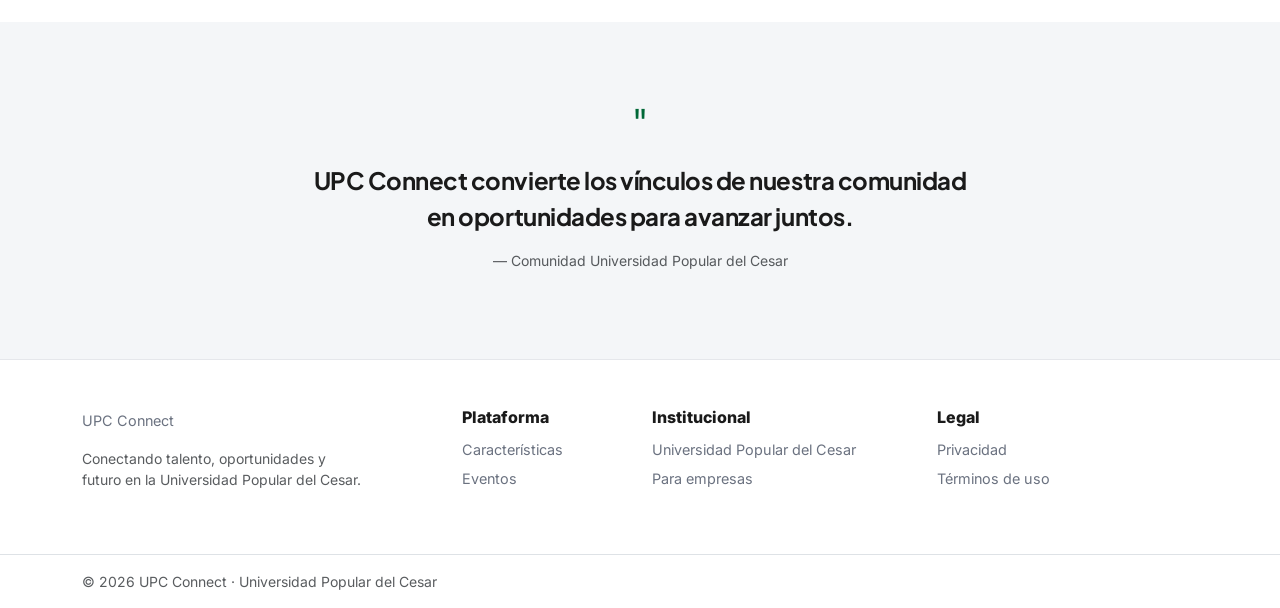
==== commit 94dcd59c: "feat(iconos): reemplaza emojis por Bootstrap Icons en index.html" ====
--- a/frontend/index.html
+++ b/frontend/index.html
@@ -11,9 +11,12 @@
   <link rel="preconnect" href="https://fonts.gstatic.com" crossorigin />
   <link href="https://fonts.googleapis.com/css2?family=Inter:wght@400;500;600;700;800&family=Plus+Jakarta+Sans:wght@600;700;800&display=swap" rel="stylesheet" />
 
-  <!-- Bootstrap 5 (CDN) -->
+    <!-- Bootstrap 5 (CDN) -->
   <link href="https://cdn.jsdelivr.net/npm/bootstrap@5.3.3/dist/css/bootstrap.min.css" rel="stylesheet" integrity="sha384-QWTKZyjpPEjISv5WaRU9OFeRpok6YctnYmDr5pNlyT2bRjXh0JMhjY6hW+ALEwIH" crossorigin="anonymous" />
-  <!-- Estilos propios -->
+
+  <!-- Bootstrap Icons: reemplaza los emojis usados como íconos -->
+  <link href="https://cdn.jsdelivr.net/npm/bootstrap-icons@1.11.3/font/bootstrap-icons.min.css" rel="stylesheet" integrity="sha384-XGjxtQfXaH2tnPFa9x+ruJTuLE3Aa6LhHSWRr1XeTyhezb4abCG4ccI5AkVDxqC+" crossorigin="anonymous" />
+
   <link href="css/style.css" rel="stylesheet" />
 </head>
 <body>
@@ -53,7 +56,7 @@
       <div class="container">
         <div class="row align-items-center g-5">
           <div class="col-lg-6">
-            <span class="hero-badge">✨ La comunidad que impulsa tu futuro</span>
+            <span class="hero-badge"><i class="bi bi-stars"></i> La comunidad que impulsa tu futuro</span>
             <h1 class="mt-4">El talento de la UPC merece estar <span class="destacado">conectado</span></h1>
             <p class="lead mt-3">
               Una plataforma de networking profesional y empleabilidad para conectar
@@ -81,7 +84,7 @@
                   <span class="logo-badge" style="width:34px;height:34px;font-size:0.65rem;">UPC</span>
                   <strong>Mi comunidad</strong>
                 </div>
-                <span class="text-muted">🔍 🔔</span>
+                <span class="text-muted"><i class="bi bi-search"></i> <i class="bi bi-bell"></i></span>
               </div>
               <div class="p-3" style="background:var(--background-color)">
                 <div class="card-upc p-3 mb-3 d-flex flex-row align-items-center gap-2">
@@ -102,12 +105,12 @@
                   </div>
                   <p class="small mt-2 mb-2">¡Feliz de compartir que inicié mi práctica profesional! Gracias a la red UPC por conectar el talento con grandes oportunidades.</p>
                   <div class="d-flex gap-3 border-top pt-2 small text-upc fw-bold">
-                    <span>♥ 28</span><span class="text-muted fw-normal">💬 7 comentarios</span>
+                    <span><i class="bi bi-heart-fill"></i> 28</span><span class="text-muted fw-normal"><i class="bi bi-chat-dots"></i> 7 comentarios</span>
                   </div>
                 </div>
                 <div class="card-upc p-3">
                   <div class="d-flex align-items-center gap-2">
-                    <div class="icon-box" style="width:40px;height:40px;font-size:1rem;">💼</div>
+                    <div class="icon-box" style="width:40px;height:40px;font-size:1rem;"><i class="bi bi-briefcase"></i></div>
                     <div>
                       <p class="small fw-bold mb-0">Analista Junior de Datos</p>
                       <p class="small text-muted mb-0">TecnoCaribe · Valledupar</p>
@@ -153,7 +156,7 @@
         <div class="row g-4">
           <div class="col-md-6 col-lg-4">
             <div class="card-upc p-4 h-100">
-              <div class="icon-box mb-3">👤</div>
+              <div class="icon-box mb-3"><i class="bi bi-person"></i></div>
               <h3 class="h6 fw-bold">Perfil profesional</h3>
               <p class="small text-muted">Construye tu identidad profesional dentro de la comunidad UPC.</p>
               <a href="pages/perfil.html" class="text-upc fw-bold small">Conocer más →</a>
@@ -161,7 +164,7 @@
           </div>
           <div class="col-md-6 col-lg-4">
             <div class="card-upc p-4 h-100">
-              <div class="icon-box mb-3">🌐</div>
+              <div class="icon-box mb-3"><i class="bi bi-globe"></i></div>
               <h3 class="h6 fw-bold">Red profesional</h3>
               <p class="small text-muted">Conecta con estudiantes, egresados, docentes y empresas.</p>
               <a href="pages/red.html" class="text-upc fw-bold small">Conocer más →</a>
@@ -169,7 +172,7 @@
           </div>
           <div class="col-md-6 col-lg-4">
             <div class="card-upc p-4 h-100">
-              <div class="icon-box mb-3">💼</div>
+              <div class="icon-box mb-3"><i class="bi bi-briefcase"></i></div>
               <h3 class="h6 fw-bold">Oportunidades</h3>
               <p class="small text-muted">Encuentra prácticas y empleos alineados con tu perfil.</p>
               <a href="pages/oportunidades.html" class="text-upc fw-bold small">Conocer más →</a>
@@ -177,7 +180,7 @@
           </div>
           <div class="col-md-6 col-lg-4">
             <div class="card-upc p-4 h-100">
-              <div class="icon-box mb-3">📁</div>
+              <div class="icon-box mb-3"><i class="bi bi-folder"></i></div>
               <h3 class="h6 fw-bold">Portafolio</h3>
               <p class="small text-muted">Muestra tus proyectos y destaca tu trabajo académico.</p>
               <a href="pages/portafolio.html" class="text-upc fw-bold small">Conocer más →</a>
@@ -185,7 +188,7 @@
           </div>
           <div class="col-md-6 col-lg-4">
             <div class="card-upc p-4 h-100">
-              <div class="icon-box mb-3">🎓</div>
+              <div class="icon-box mb-3"><i class="bi bi-mortarboard"></i></div>
               <h3 class="h6 fw-bold">Mentorías</h3>
               <p class="small text-muted">Aprende de egresados y profesionales de tu área.</p>
               <a href="pages/mentorias.html" class="text-upc fw-bold small">Conocer más →</a>
@@ -193,7 +196,7 @@
           </div>
           <div class="col-md-6 col-lg-4">
             <div class="card-upc p-4 h-100">
-              <div class="icon-box mb-3">⚡</div>
+              <div class="icon-box mb-3"><i class="bi bi-lightning-charge"></i></div>
               <h3 class="h6 fw-bold">UPC Talent Match</h3>
               <p class="small text-muted">Descubre oportunidades compatibles con tus habilidades.</p>
               <a href="#talent-match" class="text-upc fw-bold small">Conocer más →</a>
@@ -215,18 +218,18 @@
           </p>
         </div>
         <div class="talent-match-flow mb-5">
-          <div class="paso">
-            <div class="fs-3 mb-1">🧠</div>
+                    <div class="paso">
+            <div class="fs-3 mb-1"><i class="bi bi-lightbulb"></i></div>
             <p class="fw-bold small mb-0">Tus habilidades</p>
           </div>
           <span class="flecha">→</span>
           <div class="paso">
-            <div class="fs-3 mb-1">🔍</div>
+            <div class="fs-3 mb-1"><i class="bi bi-search"></i></div>
             <p class="fw-bold small mb-0">Comparación</p>
           </div>
           <span class="flecha">→</span>
           <div class="paso">
-            <div class="fs-3 mb-1">🎯</div>
+            	<div class="fs-3 mb-1"><i class="bi bi-bullseye"></i></div>
             <p class="fw-bold small mb-0">Oportunidades compatibles</p>
           </div>
         </div>
@@ -248,7 +251,7 @@
       <div class="container">
         <div class="row align-items-center g-4 bg-upc rounded-4 text-white p-5">
           <div class="col-lg-8">
-            <div class="icon-box mb-3" style="background:rgba(255,255,255,.15);color:#fff;">🤝</div>
+            <div class="icon-box mb-3" style="background:rgba(255,255,255,.15);color:#fff;"><i class="bi bi-people-fill"></i></div>
             <h2 class="fw-bold">Encuentra el talento que hace crecer tu empresa</h2>
             <p class="mt-3" style="color:rgba(255,255,255,.8)">
               Publica tus vacantes, conecta con perfiles UPC y fortalece tu marca
@@ -258,7 +261,7 @@
           </div>
           <div class="col-lg-4 text-center d-none d-lg-block">
             <div style="width:160px;height:160px;border:1px solid rgba(255,255,255,.2);border-radius:50%;display:grid;place-items:center;margin:auto;background:rgba(255,255,255,.08)">
-              <span style="font-size:2.6rem;">💼</span>
+              <i class="bi bi-briefcase" style="font-size:2.6rem;"></i>
             </div>
           </div>
         </div>
@@ -284,7 +287,7 @@
               <div>
                 <span class="badge-upc mb-2">Networking</span>
                 <p class="fw-bold small mb-1">Feria de Empleo UPC 2026</p>
-                <p class="small text-muted mb-0">📍 Auditorio Julio Villazón</p>
+                <p class="small text-muted mb-0"><i class="bi bi-geo-alt"></i> Auditorio Julio Villazón</p>
               </div>
             </div>
           </div>
@@ -296,7 +299,7 @@
               <div>
                 <span class="badge-upc mb-2">Formación</span>
                 <p class="fw-bold small mb-1">Masterclass: Marca personal</p>
-                <p class="small text-muted mb-0">📍 Modalidad virtual</p>
+                <p class="small text-muted mb-0"><i class="bi bi-geo-alt"></i> Modalidad virtual</p>
               </div>
             </div>
           </div>
@@ -308,7 +311,7 @@
               <div>
                 <span class="badge-upc mb-2">Comunidad</span>
                 <p class="fw-bold small mb-1">Encuentro de Egresados</p>
-                <p class="small text-muted mb-0">📍 Centro de Convenciones</p>
+                <p class="small text-muted mb-0"><i class="bi bi-geo-alt"></i> Centro de Convenciones</p>
               </div>
             </div>
           </div>
--- a/frontend/css/style.css
+++ b/frontend/css/style.css
@@ -91,15 +91,21 @@
   border-radius: var(--radius-sm);
   font-weight: 700;
   padding: 0.7rem 1.4rem;
-  transition: 0.2s ease;
+  transition: background-color 0.2s ease, border-color 0.2s ease, transform 0.15s ease;
 }
 .btn-upc-solid:hover {
   background-color: var(--primary-dark);
   border-color: var(--primary-dark);
   color: var(--white);
 }
+/* :active = mientras el usuario mantiene presionado el botón (feedback táctil) */
+.btn-upc-solid:active {
+  transform: scale(0.97);
+}
 .btn-upc-solid:disabled {
-  opacity: 0.7;
+  opacity: 0.6;
+  cursor: not-allowed;
+  transform: none;
 }
 
 .btn-upc-outline {
@@ -109,14 +115,19 @@
   border-radius: var(--radius-sm);
   font-weight: 700;
   padding: 0.7rem 1.4rem;
-  transition: 0.2s ease;
+  transition: background-color 0.2s ease, color 0.2s ease, transform 0.15s ease;
 }
 .btn-upc-outline:hover {
   background-color: var(--secondary-color);
   color: var(--primary-color);
 }
+.btn-upc-outline:active {
+  transform: scale(0.97);
+}
 .btn-upc-outline:disabled {
-  opacity: 0.7;
+  opacity: 0.6;
+  cursor: not-allowed;
+  transform: none;
 }
 
 /* ==================================================
@@ -259,12 +270,15 @@
   border: 1px solid var(--border-color);
   border-radius: var(--radius-md);
   box-shadow: var(--shadow-card);
-  transition: 0.2s ease;
+  /* Se listan las propiedades explícitas (en vez de "transition: 0.2s ease" genérico)
+     para que solo animen transform, sombra y borde — más control y más fácil de explicar */
+  transition: transform 0.25s ease, box-shadow 0.25s ease, border-color 0.25s ease;
 }
 
 .card-upc:hover {
   transform: translateY(-4px);
-  box-shadow: 0 16px 32px rgba(0, 104, 55, 0.1);
+  border-color: var(--accent-color);
+  box-shadow: 0 18px 36px rgba(0, 104, 55, 0.14);
 }
 
 .icon-box {
@@ -356,6 +370,9 @@
   height: 8px;
   border-radius: 999px;
   background: var(--background-color);
+  /* Sombra hacia adentro para que el "track" se vea como un canal hundido,
+     no como un rectángulo plano */
+  box-shadow: inset 0 1px 2px rgba(0, 0, 0, 0.06);
   overflow: hidden;
 }
 .progress-upc-bar {
@@ -419,24 +436,33 @@
 /* ==================================================
    FORMULARIOS (login / registro)
    ================================================== */
-.form-upc {
-  background: var(--white);
-  border: 1px solid var(--border-color);
-  border-radius: var(--radius-lg);
-  padding: 40px;
-  box-shadow: var(--shadow-card);
-}
-
 .form-upc .form-control,
 .form-upc .form-select {
   border-radius: var(--radius-sm);
   padding: 0.65rem 0.9rem;
   border: 1px solid var(--border-color);
+  transition: border-color 0.2s ease, box-shadow 0.2s ease;
 }
 .form-upc .form-control:focus,
 .form-upc .form-select:focus {
   border-color: var(--primary-color);
   box-shadow: 0 0 0 3px rgba(0, 104, 55, 0.12);
+}
+/* Bootstrap agrega la clase "is-invalid" automáticamente cuando un campo
+   falla la validación (o nosotros la agregamos a mano en auth.js).
+   Antes no tenía estilo propio dentro de .form-upc — solo el borde rojo
+   por defecto de Bootstrap, muy sutil. Aquí lo reforzamos. */
+.form-upc .form-control.is-invalid,
+.form-upc .form-select.is-invalid {
+  border-color: #d64545;
+}
+.form-upc .form-control.is-invalid:focus,
+.form-upc .form-select.is-invalid:focus {
+  box-shadow: 0 0 0 3px rgba(214, 69, 69, 0.15);
+}
+.form-upc .invalid-feedback {
+  font-weight: 600;
+  color: #d64545;
 }
 
 /* ==================================================
